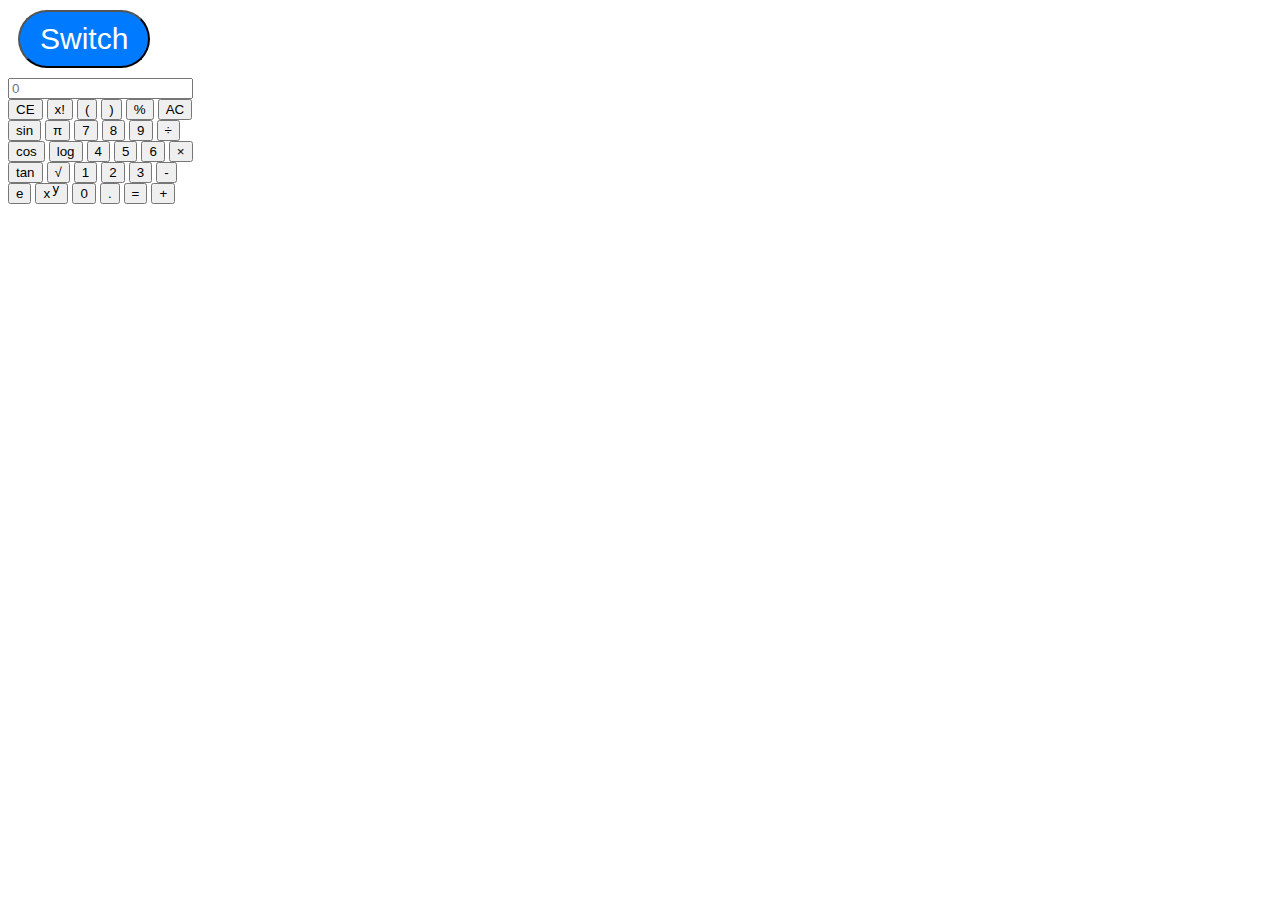
==== cal-scentific.html @ edb1e6c3 "Update cal-scentific.html" ====
<!DOCTYPE html>
<html lang="en">
<head>
    <meta charset="UTF-8">
    <meta name="viewport" content="width=device-width, initial-scale=1.0">
    <title>calculator scen</title>
    <link rel="stylesheet" href="ScenStyle.css">
    <link rel="stylesheet" type="text/css"
    href="https://stackpath.bootstrapcdn.com/font-awesome/4.7.0/css/font-awesome.min.css">
   <style>
    .button {
        display: flex;
        padding: 10px 20px;
        margin : 10px;
        font-size: 30px;
        color: #fff;
        background-color: #007bff;
        border-radius: 90px;
        text-align: start;
        cursor: pointer;
        transition: transform 0.3s, box-shadow 0.3s;
        
    }

    .button:hover {
        transform: translateY(-3px);
        box-shadow: 0 5px 15px rgba(0, 0, 0, 0.3);
    }
</style>
</head> 
<body>
        <div class="container">
            <div class="display">
                <button class="button"  onclick="redirectToPage()">Switch</button>
                <input id="screen" type="text" placeholder="0">

            </div>

            <div class="btns">
                <div class="row">
                    <button id="ce" onclick="backspc()">CE</button>
                    <button onclick="fact()">x!</button>
                    <button class="btn">(</button>
                    <button class="btn">)</button>
                    <button class="btn">%</button>
                    <button id="ac" onclick="screen.value=''">AC</button>
                </div>

                <div class="row">
                    <button onclick="sin()">sin</button>
                    <button onclick="pi()">π</button>
                    <button class="btn">7</button>
                    <button class="btn">8</button>
                    <button class="btn">9</button>
                    <button class="btn">÷</button>
                </div>

                <div class="row">
                    <button onclick="cos()">cos</button>
                    <button onclick="log()">log</button>
                    <button class="btn">4</button>
                    <button class="btn">5</button>
                    <button class="btn">6</button>
                    <button class="btn">×</button>
                </div>

                <div class="row">
                    <button onclick="tan()">tan</button>
                    <button onclick="sqrt()">√</button>
                    <button class="btn">1</button>
                    <button class="btn">2</button>
                    <button class="btn">3</button>
                    <button class="btn">-</button>
                </div>

                <div class="row">
                    <button onclick="e()">e</button>
                    <button onclick="pow()">x <span style="position: relative; bottom: .4em; right: .1em;">y</span> </button>
                    <button class="btn">0</button>
                    <button class="btn">.</button>
                    <button id="eval" onclick="screen.value=eval(screen.value)">=</button>
                    <button class="btn">+</button>
                </div>
            </div>
        </div>
     

    <script src="ScenCal.js"></script>
    <script>
        
         function redirectToPage() {
                window.location.href = 'index.html'; 
            }
    </script>
       
</body>   
</html>
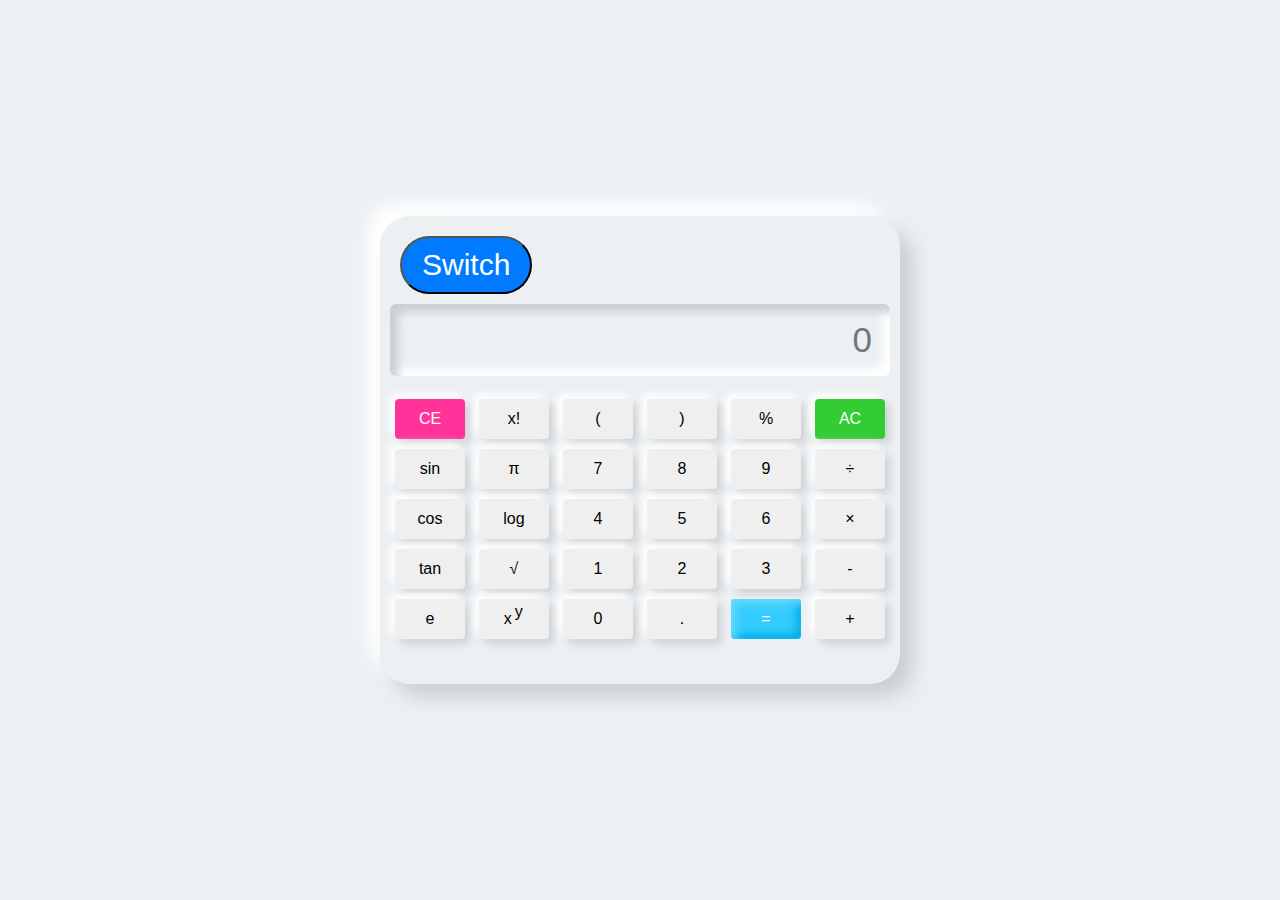
==== commit c3b17865: "Add files via upload" ====
--- a/cal-scentific.html
+++ b/cal-scentific.html
@@ -7,31 +7,12 @@
     <link rel="stylesheet" href="ScenStyle.css">
     <link rel="stylesheet" type="text/css"
     href="https://stackpath.bootstrapcdn.com/font-awesome/4.7.0/css/font-awesome.min.css">
-   <style>
-    .button {
-        display: flex;
-        padding: 10px 20px;
-        margin : 10px;
-        font-size: 30px;
-        color: #fff;
-        background-color: #007bff;
-        border-radius: 90px;
-        text-align: start;
-        cursor: pointer;
-        transition: transform 0.3s, box-shadow 0.3s;
-        
-    }
 
-    .button:hover {
-        transform: translateY(-3px);
-        box-shadow: 0 5px 15px rgba(0, 0, 0, 0.3);
-    }
-</style>
 </head> 
 <body>
         <div class="container">
             <div class="display">
-                <button class="button"  onclick="redirectToPage()">Switch</button>
+                <button class="switch"  onclick="redirectToPage()">Switch</button>
                 <input id="screen" type="text" placeholder="0">
 
             </div>
@@ -94,4 +75,4 @@
     </script>
        
 </body>   
-</html>
+</html>--- a/ScenStyle.css
+++ b/ScenStyle.css
@@ -0,0 +1,182 @@
+
+body 
+{
+    padding: 0;
+    margin: 0;
+    display: flex;
+    justify-content: center;
+    align-items: center;
+    min-height: 100vh;
+    --webkit--user-select: none;
+    background: #ecf0f3;
+    overflow: hidden;
+    animation: changeColor 10s infinite alternate;
+}
+
+@keyframes changeColor {
+    0% {
+        background-color: #efcf4e57;
+    }
+    50% {
+        background-color: #ff666695;
+    }
+    100% {
+        background-color: #66ff665a;
+    }
+}
+
+.container 
+{  /*margin-left: 0.3em;*/
+    padding: 10px;
+    padding-bottom: 40px;
+    height: auto;
+    width: auto;
+    border-radius: 30px;
+    box-shadow: 13px 13px 20px #cbced1,
+              -13px -13px 20px #ffffff; 
+}
+
+.content 
+{
+    width: 100%;
+    margin-top: 1.7em;
+    display: flex;
+    justify-content: center;
+    align-items: center;
+    flex-direction: column;
+}
+
+.row button 
+{
+    width: 70px;
+    height: 40px;
+    font-size: 16px;
+    border: none;
+    outline: none;
+    margin: 5px;
+    border-radius: 4px;
+    transition: .1s;
+    box-shadow: 5px 5px 8px #00000020,
+               -5px -5px 8px #ffff;
+}
+
+.row button:hover 
+{
+    box-shadow:  inset 5px 5px 8px rgba(16, 16, 16, .1),
+                 inset -5px -5px 8px #fff;
+    background: #fff;
+}
+
+.display #screen 
+{
+    margin-bottom: .5em;
+    width: 480px;
+    height: 70px;
+    font-size: 35px;
+    outline: none;
+    border: none;
+    text-align: right;
+    padding-right: .5em;
+    background: #ecf0f3;
+    border-radius: 6px;
+    box-shadow: inset 8px 8px 8px #cbced1,
+                inset -8px -8px 8px #ffffff;
+}
+
+#eval 
+{ background: #33ccff;
+    color: #fff;
+    box-shadow: inset 5px 5px 8px #66d9ff,
+                inset -5px -5px 8px #00ace6;
+   
+}
+
+#eval:hover 
+{
+    box-shadow: inset 5px 5px 8px #00ace6,
+                inset -5px -5px 8px #00ace6;
+}
+
+#ac 
+{
+    background: #33cc33;
+    color: #fff;
+}
+
+#ac:hover 
+{
+    box-shadow: inset 5px 5px 8px #2eb82e,
+                inset -5px -5px 8px #33cc33;
+}
+
+#ce 
+{
+    background: #ff3399;
+    color: #fff;
+}
+
+#ce:hover 
+{
+      box-shadow: inset 5px 5px 8px #e60073,
+                  inset -5px -5px 8px #ff3399;
+}
+
+.switch{
+    display: flex;
+    padding: 10px 20px;
+    margin : 10px;
+    font-size: 30px;
+    color: #fff;
+    background-color: #007bff;
+    border-radius: 90px;
+    text-align: start;
+    cursor: pointer;
+    transition: transform 0.3s, box-shadow 0.3s;
+    
+}
+
+.switch:hover {
+    transform: translateY(-3px);
+    box-shadow: 0 5px 15px rgba(0, 0, 0, 0.3);
+}
+
+/*================= Heading Css =================*/
+h2
+
+{
+    font-size: 40px;
+    position: relative;  
+    bottom: 1em; 
+    margin-left: 1.2em;
+    font-family: sans-serif;
+    color: #fff;
+    text-transform: uppercase;
+    text-shadow: 1px 1px 1px #d1d9e6,
+                    1px 1px 2px #d1d9e6,
+                    3px 3px 3px #d1d9e6,
+                    4px 4px 4px #d1d9e6,
+                    5px 5px 5px #d1d9e6, 
+                    6px 6px 6px #d1d9e6,
+                    7px 7px 7px #d1d9e6,
+                    8px 8px 8px #d1d9e6;
+                    letter-spacing: 6px;
+}
+
+h2 span
+{
+color: #33cc33;
+font-size: 45px;
+text-shadow: 1px 1px 1px #d1d9e6,
+                1px 1px 2px #d1d9e6,
+                3px 3px 3px #d1d9e6,
+                4px 4px 4px #d1d9e6,
+                5px 5px 5px #d1d9e6, 
+                6px 6px 6px #d1d9e6 ;    
+}
+
+h2 .fa
+{
+    position: absolute; 
+    top: 1.5em;
+    color: #33ccff;
+}